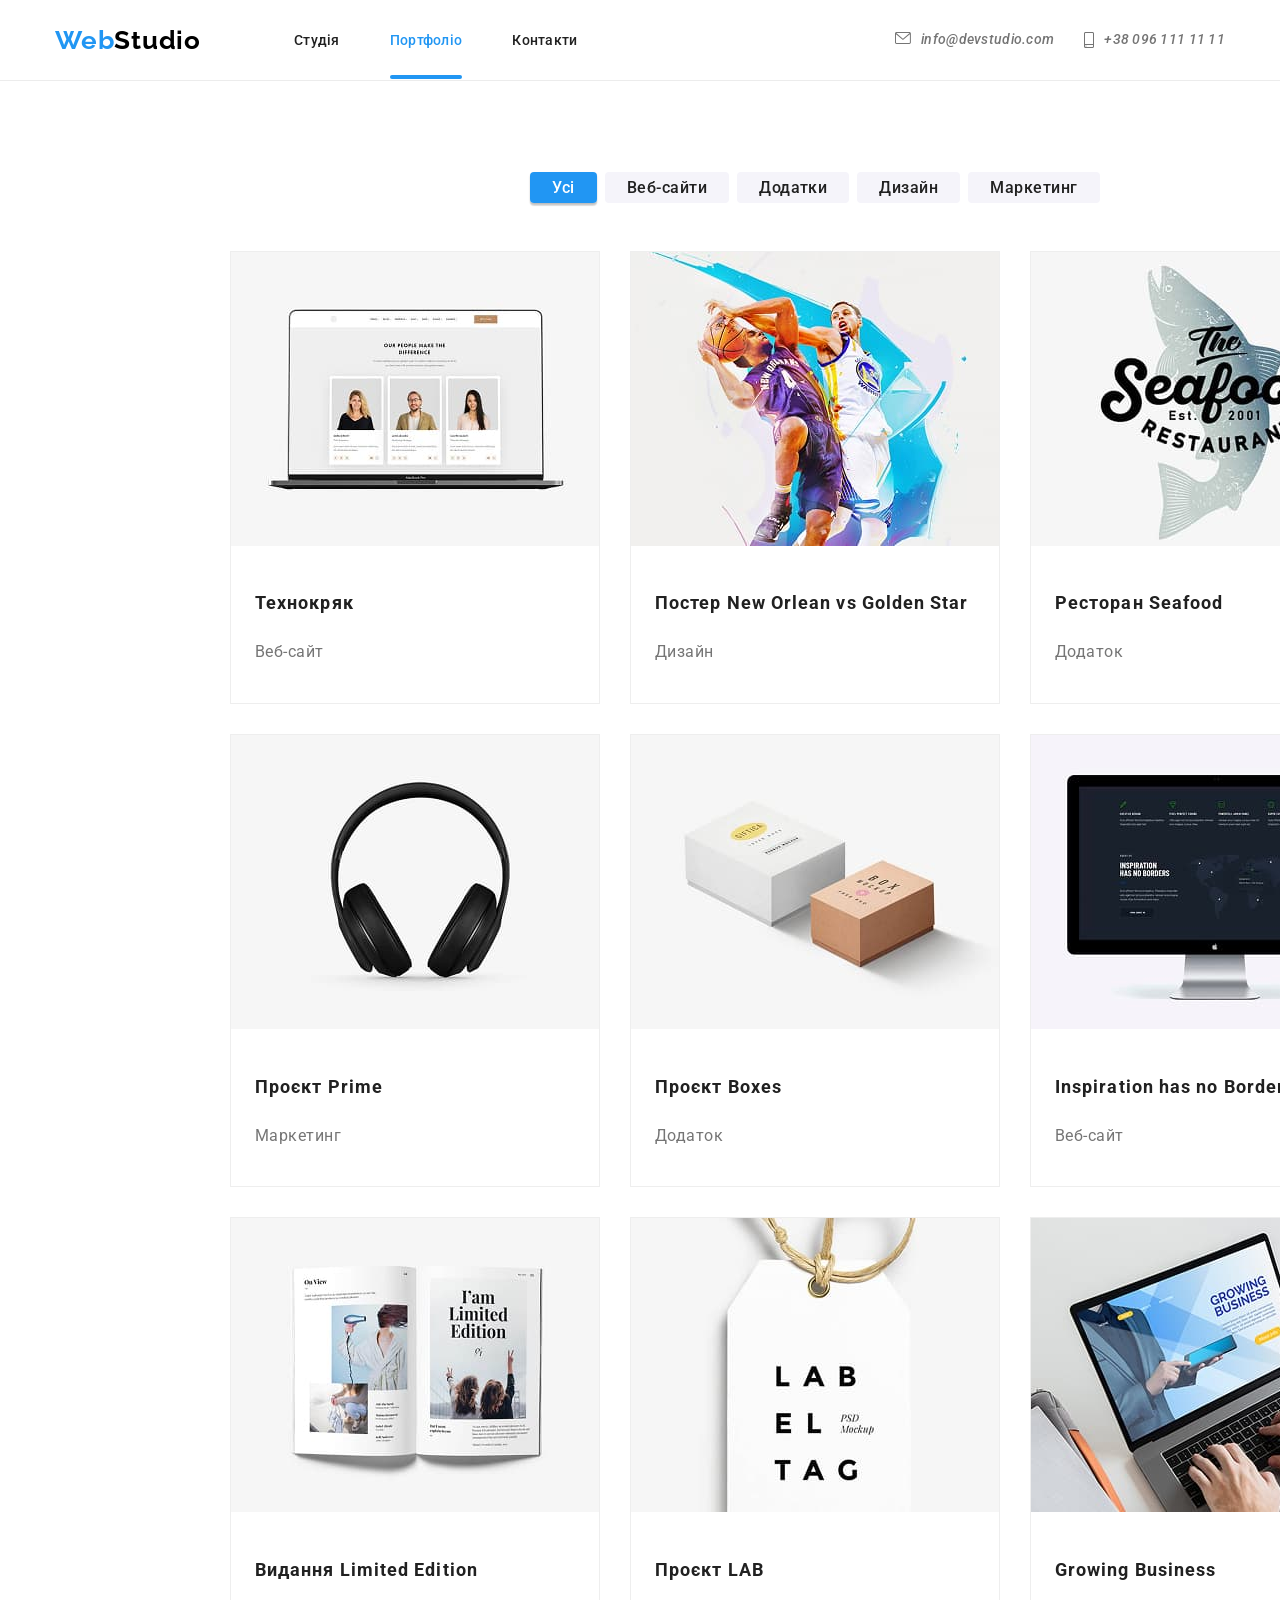
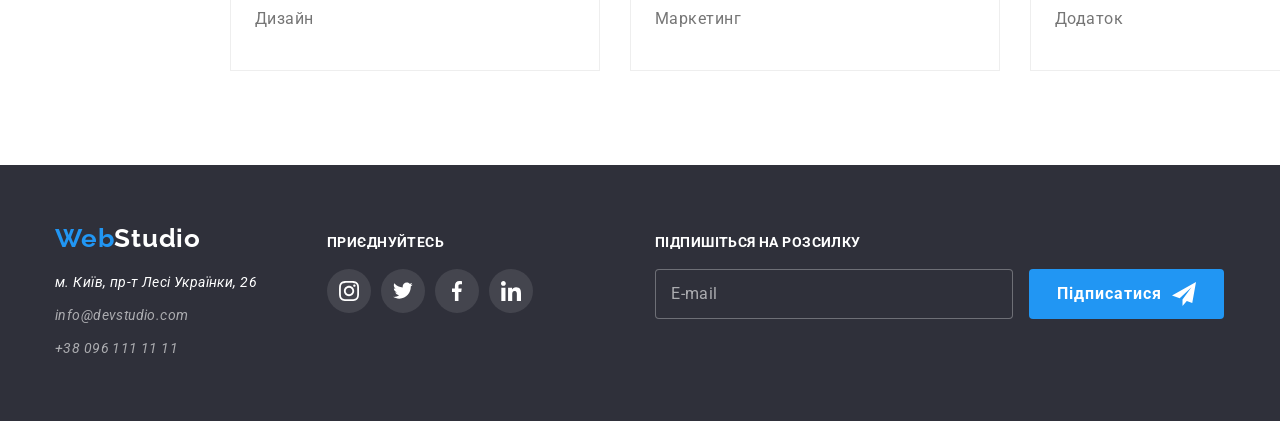
==== portfolio.html @ acfe5a1f "initial commit" ====
<!doctype html>
<html lang="uk">
  <head>
    <meta charset="UTF-8" />
    <meta name="viewport" content="width=device-width, initial-scale=1.0" />
    <title>WebStudio</title>
    <link rel="preconnect" href="https://fonts.googleapis.com" />
    <link rel="preconnect" href="https://fonts.gstatic.com" crossorigin />
    <link
      href="https://fonts.googleapis.com/css2?family=Raleway:ital,wght@0,700;1,700&family=Roboto:ital,wght@0,100..900;1,100..900&display=swap"
      rel="stylesheet"
    />

    <link
      rel="stylesheet"
      href="https://cdnjs.cloudflare.com/ajax/libs/modern-normalize/3.0.1/modern-normalize.min.css"
    />
    <link rel="stylesheet" href="./css/common.css" />
    <link rel="stylesheet" href="./css/portfolio.css" />
  </head>

  <body>
    <header class="header header--b-border">
      <div class="header-flex container">
        <a href="./index.html" class="logo link">
          <span class="logo__accent">Web</span>Studio
        </a>
        <nav class="header-nav">
          <ul class="header-nav__list list">
            <li class="header-nav__item">
              <a
                href="./index.html"
                class="header-nav__link link"
              >
                Студія
              </a>
            </li>
            <li class="header-nav__item">
              <a href="./portfolio.html" class="header-nav__link header-nav__link--current link">
                Портфоліо
              </a>
            </li>
            <li class="header-nav__item">
              <a href="" class="header-nav__link link">Контакти</a>
            </li>
          </ul>
        </nav>
        <address class="header-address">
          <a href="mailto:info@devstudio.com" class="header-address__link link">
            <svg class="header-address__icon header-address__icon--gmail">
              <use href="./images/sprite.svg#icon-gmail"></use>
            </svg>
            info@devstudio.com
          </a>
          <a href="tel:+380961111111" class="header-address__link link">
            <svg class="header-address__icon header-address__icon--phone">
              <use href="./images/sprite.svg#icon-phone"></use>
            </svg>
            +38 096 111 11 11
          </a>
        </address>
      </div>
    </header>
    <main>
      <section class="works">
        <div class="container">
          <h1 class="visually-hidden">Портфоліо</h1>
          <form class="filter">
            <label class="filter__btn">
              <input
                class="filter__input"
                type="radio"
                name="portfolio-filter"
                checked
              />
              <span class="filter__label">Усі</span>
            </label>
            <label class="filter__btn">
              <input
                class="filter__input"
                type="radio"
                name="portfolio-filter"
              />
              <span class="filter__label">Веб-сайти</span>
            </label>
            <label class="filter__btn">
              <input
                class="filter__input"
                type="radio"
                name="portfolio-filter"
              />
              <span class="filter__label">Додатки</span>
            </label>
            <label class="filter__btn">
              <input
                class="filter__input"
                type="radio"
                name="portfolio-filter"
              />
              <span class="filter__label">Дизайн</span>
            </label>
            <label class="filter__btn">
              <input
                class="filter__input"
                type="radio"
                name="portfolio-filter"
              />
              <span class="filter__label">Маркетинг</span>
            </label>
          </form>
          <ul class="works__list list">
            <li class="works__item">
              <a href="" class="works__link link">
                <article class="portfolio-article">
                  <div class="portfolio-article__thumb">
                    <img
                      src="./images/portfolio/web1(1).jpg"
                      alt="Сайт Технокряк"
                    />
                    <p class="portfolio-article__info">
                      Ресурс пропонує комплексні пропозиції з різним рівнем
                      функціоналу та сервісів. Все це дозволить відвідувачу
                      отримати вичерпні відомості про компанію чи приватну
                      особу.
                    </p>
                  </div>
                  <div class="portfolio-article__description">
                    <h2 class="portfolio-article__title">Технокряк</h2>
                    <p class="portfolio-article__status">Веб-сайт</p>
                  </div>
                </article>
              </a>
            </li>
            <li class="works__item">
              <a href="" class="works__link link">
                <article class="portfolio-article">
                  <div class="portfolio-article__thumb">
                    <img src="./images/portfolio/design1(1).jpg" alt="постер" />
                    <p class="portfolio-article__info">
                      Ресурс пропонує комплексні пропозиції з різним рівнем
                      функціоналу та сервісів. Все це дозволить відвідувачу
                      отримати вичерпні відомості про компанію чи приватну
                      особу.
                    </p>
                  </div>
                  <div class="portfolio-article__description">
                    <h2 class="portfolio-article__title">
                      Постер New Orlean vs Golden Star
                    </h2>
                    <p class="portfolio-article__status">Дизайн</p>
                  </div>
                </article>
              </a>
            </li>
            <li class="works__item">
              <a href="" class="works__link link">
                <article class="portfolio-article">
                  <div class="portfolio-article__thumb">
                    <img
                      src="./images/portfolio/seafood(1).jpg"
                      alt="логотип ресторана"
                    />
                    <p class="portfolio-article__info">
                      Ресурс пропонує комплексні пропозиції з різним рівнем
                      функціоналу та сервісів. Все це дозволить відвідувачу
                      отримати вичерпні відомості про компанію чи приватну
                      особу.
                    </p>
                  </div>
                  <div class="portfolio-article__description">
                    <h2 class="portfolio-article__title">Ресторан Seafood</h2>
                    <p class="portfolio-article__status">Додаток</p>
                  </div>
                </article>
              </a>
            </li>
            <li class="works__item">
              <a href="" class="works__link link">
                <article class="portfolio-article">
                  <div class="portfolio-article__thumb">
                    <img
                      src="./images/portfolio/headphones(1).jpg"
                      alt="навушники"
                    />
                    <p class="portfolio-article__info">
                      Ресурс пропонує комплексні пропозиції з різним рівнем
                      функціоналу та сервісів. Все це дозволить відвідувачу
                      отримати вичерпні відомості про компанію чи приватну
                      особу.
                    </p>
                  </div>
                  <div class="portfolio-article__description">
                    <h2 class="portfolio-article__title">Проєкт Prime</h2>
                    <p class="portfolio-article__status">Маркетинг</p>
                  </div>
                </article>
              </a>
            </li>
            <li class="works__item">
              <a href="" class="works__link link">
                <article class="portfolio-article">
                  <div class="portfolio-article__thumb">
                    <img src="./images/portfolio/boxes(1).jpg" alt="коробки" />
                    <p class="portfolio-article__info">
                      Ресурс пропонує комплексні пропозиції з різним рівнем
                      функціоналу та сервісів. Все це дозволить відвідувачу
                      отримати вичерпні відомості про компанію чи приватну
                      особу.
                    </p>
                  </div>
                  <div class="portfolio-article__description">
                    <h2 class="portfolio-article__title">Проєкт Boxes</h2>
                    <p class="portfolio-article__status">Додаток</p>
                  </div>
                </article>
              </a>
            </li>
            <li class="works__item">
              <a href="" class="works__link link">
                <article class="portfolio-article">
                  <div class="portfolio-article__thumb">
                    <img
                      src="./images/portfolio/monitor(1).jpg"
                      alt="монітор"
                    />
                    <p class="portfolio-article__info">
                      Ресурс пропонує комплексні пропозиції з різним рівнем
                      функціоналу та сервісів. Все це дозволить відвідувачу
                      отримати вичерпні відомості про компанію чи приватну
                      особу.
                    </p>
                  </div>
                  <div class="portfolio-article__description">
                    <h2 class="portfolio-article__title">
                      Inspiration has no Borders
                    </h2>
                    <p class="portfolio-article__status">Веб-сайт</p>
                  </div>
                </article>
              </a>
            </li>
            <li class="works__item">
              <a href="" class="works__link link">
                <article class="portfolio-article">
                  <div class="portfolio-article__thumb">
                    <img
                      src="./images/portfolio/magazine(1).jpg"
                      alt="журнал"
                    />
                    <p class="portfolio-article__info">
                      Ресурс пропонує комплексні пропозиції з різним рівнем
                      функціоналу та сервісів. Все це дозволить відвідувачу
                      отримати вичерпні відомості про компанію чи приватну
                      особу.
                    </p>
                  </div>
                  <div class="portfolio-article__description">
                    <h2 class="portfolio-article__title">Видання Limited Edition</h2>
                    <p class="portfolio-article__status">Дизайн</p>
                  </div>
                </article>
              </a>
            </li>
            <li class="works__item">
              <a href="" class="works__link link">
                <article class="portfolio-article">
                  <div class="portfolio-article__thumb">
                    <img src="./images/portfolio/tag(1).jpg" alt="бирка" />
                    <p class="portfolio-article__info">
                      Ресурс пропонує комплексні пропозиції з різним рівнем
                      функціоналу та сервісів. Все це дозволить відвідувачу
                      отримати вичерпні відомості про компанію чи приватну
                      особу.
                    </p>
                  </div>
                  <div class="portfolio-article__description">
                    <h2 class="portfolio-article__title">Проєкт LAB</h2>
                    <p class="portfolio-article__status">Маркетинг</p>
                  </div>
                </article>
              </a>
            </li>
            <li class="works__item">
              <a href="" class="works__link link">
                <article class="portfolio-article">
                  <div class="portfolio-article__thumb">
                    <img src="./images/portfolio/laptop(1).jpg" alt="ноутбук" />
                    <p class="portfolio-article__info">
                      Ресурс пропонує комплексні пропозиції з різним рівнем
                      функціоналу та сервісів. Все це дозволить відвідувачу
                      отримати вичерпні відомості про компанію чи приватну
                      особу.
                    </p>
                  </div>
                  <div class="portfolio-article__description">
                    <h2 class="portfolio-article__title">Growing Business</h2>
                    <p class="portfolio-article__status">Додаток</p>
                  </div>
                </article>
              </a>
            </li>
          </ul>
        </div>
      </section>
    </main>
    <footer class="footer">
      <div class="footer-flex container">
        <div class="footer-flex-left">
          <a href="./index.html" class="logo logo--footer link">
            <span class="logo__accent">Web</span>Studio
          </a>
          <address class="footer-address">
            <p class="footer-address__text">м. Київ, пр-т Лесі Українки, 26</p>
            <a href="mailto:info@devstudio.com" class="footer-address__link link">info@devstudio.com</a>
            <a href="tel:+380961111111" class="footer-address__link link">+38 096 111 11 11</a>
          </address>
        </div>
        <div>
          <p class="footer__text">приєднуйтесь</p>
          <nav class="footer-nav">
            <ul class="footer-nav__list list">
              <li class="footer-nav__item">
                <a href="" class="footer-nav__link">
                  <svg class="footer-nav__icon">
                    <use href="./images/sprite.svg#icon-instagram"></use>
                  </svg>
                </a>
              </li>
              <li class="footer-nav__item">
                <a href="" class="footer-nav__link">
                  <svg class="footer-nav__icon">
                    <use href="./images/sprite.svg#icon-twiter"></use>
                  </svg>
                </a>
              </li>
              <li class="footer-nav__item">
                <a href="" class="footer-nav__link">
                  <svg class="footer-nav__icon">
                    <use href="./images/sprite.svg#icon-facebook"></use>
                  </svg>
                </a>
              </li>
              <li class="footer-nav__item">
                <a href="" class="footer-nav__link">
                  <svg class="footer-nav__icon">
                    <use href="./images/sprite.svg#icon-linkedin"></use>
                  </svg>
                </a>
              </li>
            </ul>
          </nav>
        </div>
        <form class="footer-form">
          <h2 class="footer-form__title">Підпишіться на розсилку</h2>
          <div class="footer-form__field">
            <input
              class="footer-form__input"
              type="email"
              name="mail"
              placeholder=" "
              id="footer-email"
              autocomplete="off"
            />
            <label class="footer-form__label" for="footer-email">E-mail</label>
          </div>
          <button type="submit" class="footer-form__btn">
            Підписатися
            <svg class="footer-form__icon">
              <use href="./images/sprite.svg#icon-send"></use>
            </svg>
          </button>
        </form>
      </div>
    </footer>
  </body>
</html>
---- css/common.css ----
:root {
  --primary-text-color: #212121;
  --second-text-color: #757575;
  --white-text-color: #ffffff;
  --black-text-color: #000000;
  --accent-text-color: #2196f3;
  --transparent-text-color: rgba(255, 255, 255, 0.6);
  --background-color1: #f5f4fa;
  --background-color2: #2f303a;
  --background-article-color: #eeeeee;

  --transition-timing-func: cubic-bezier(0.4, 0, 0.2, 1);
}

body {
  color: var(--primary-text-color);
  background-color: var(--white-text-color);

  font-family: "Roboto", sans-serif;
}

.container {
  margin-top: 0;
  margin-bottom: 0;
  margin-right: auto;
  margin-left: auto;
  width: 1200px;
  padding-left: 15px;
  padding-right: 15px;
}

.section {
  padding-top: 94px;
  padding-bottom: 94px;
}

.section-top {
  padding-top: 94px;
}

.link {
  text-decoration: none;
}

.list {
  padding: 0;
  margin: 0;
  list-style: none;
}

/*-----Logo------*/
.logo {
  display: inline-block;
  color: var(--black-text-color);

  font-family: "Raleway", sans-serif;
  font-weight: 700;
  font-size: 26px;
  line-height: 1;
  letter-spacing: 0.03em;
}

.logo__accent {
  color: var(--accent-text-color);
}

.logo--footer{
  margin-bottom: 20px;
  color: var(--white-text-color);
}

.visually-hidden {
  position: absolute;
  width: 1px;
  height: 1px;
  margin: -1px;
  border: 0;
  padding: 0;

  white-space: nowrap;
  clip-path: inset(100%);
  clip: rect(0 0 0 0);
  overflow: hidden;
}



/*-------------------Header-----------------*/
.header-flex {
  display: flex;
  align-items: center;
}

.header--b-border{
  border-bottom: 1px solid #ECECEC;
}

        /* header-nav */
.header-nav__list {
  display: flex;
  margin-left: 93px;
  gap: 50px;
}


.header-nav__link {
  display: block;
  padding-top: 32px;
  padding-bottom: 32px;

  color: var(--primary-text-color);

  font-weight: 500;
  font-size: 14px;
  line-height: 1;
  letter-spacing: 0.02em;

  transition: color 250ms var(--transition-timing-func);
}

.header-nav__link:hover,
.header-nav__link:focus {
  color: var(--accent-text-color);
}

.header-nav__link--current {
  position: relative;
  color: var(--accent-text-color);
}

.header-nav__link--current::after {
  content: "";
  position: absolute;

  bottom: 0;
  left: 0;
  height: 4px;
  width: 100%;
  border-radius: 2px;

  background-color: var(--accent-text-color);
}

       /* header-address */
.header-address {
  display: flex;
  margin-left: auto;
  gap: 30px;
}

.header-address__link {
  display: flex;
  text-align: center;
  padding-top: 32px;
  padding-bottom: 32px;

  color: var(--second-text-color);

  font-weight: 500;
  font-size: 14px;
  line-height: 1;
  letter-spacing: 0.02em;

  transition: color 250ms var(--transition-timing-func);
}


.header-address__link:hover,
.header-address__link:focus {
  color: var(--accent-text-color);
}

.header-address__icon {
  margin-right: 10px;
  fill: currentColor;
}

.header-address__icon--gmail {
  height: 12px;
  width: 16px;
}

.header-address__icon--phone {
  height: 16px;
  width: 10px;
}

/*----------------------Footer---------------------------------*/
.footer {
  padding-top: 60px;
  padding-bottom: 60px;
  background-color: var(--background-color2);
}

.footer-flex {
  display: flex;
  align-items: baseline;
}

.footer-flex-left {
  margin-right: 70px;
}

.footer-logo {
  display: inline-block;
  margin-bottom: 20px;

  color: var(--white-text-color);

  font-family: "Raleway", sans-serif;
  font-weight: 700;
  font-size: 26px;
  line-height: 1;
  letter-spacing: 0.03em;
}
         
      /* footer-address */
.footer-address__text {
  margin-top: 0;
  margin-bottom: 9px;

  color: var(--white-text-color);

  font-weight: 400;
  font-size: 14px;
  line-height: 1.71;
  letter-spacing: 0.03em;
}

.footer-address__link {
  display: block;

  color: var(--transparent-text-color);

  font-weight: 400;
  font-size: 14px;
  line-height: 1.71;
  letter-spacing: 0.03em;
}

.footer-address__link:not(:last-child) {
  margin-bottom: 9px;
}
      /*-----------*/

.footer__text {
  margin-top: 0;
  margin-bottom: 20px;

  color: var(--white-text-color);

  font-weight: 700;
  font-size: 14px;
  line-height: 1;
  letter-spacing: 0.03em;

  text-transform: uppercase;
}

      /* footer-nav */
.footer-nav__list {
  display: flex;
  margin-top: 0;
  margin-bottom: 0;
  gap: 10px;
}


.footer-nav__link {
  display: flex;
  justify-content: center;
  align-items: center;
  height: 44px;
  width: 44px;

  color: var(--white-text-color);
  background-color: rgba(255, 255, 255, 0.1);
  border-radius: 50%;

  transition: background-color 250ms var(--transition-timing-func);
}

.footer-nav__link:hover,
.footer-nav__link:focus {
  background-color: var(--accent-text-color);
}

.footer-nav__icon {
  width: 20px;
  height: 20px;
  fill: currentColor;
}

    /* footer-form */
.footer-form {
  margin-left: 122px;
}

.footer-form__title {
  margin-top: 0;
  margin-bottom: 20px;

  color: var(--white-text-color);
  font-weight: 700;
  font-size: 14px;
  line-height: 100%;
  letter-spacing: 0.03em;
  text-transform: uppercase;
}

.footer-form__field {
  position: relative;
  display: inline-block;
}

.footer-form__input {
  margin-right: 12px;

  width: 358px;
  height: 50px;
  padding: 15px 16px;
  border: 1px solid rgba(255, 255, 255, 0.3);
  border-radius: 4px;

  background-color: var(--background-color2);
  color: var(--white-text-color);
}

.footer-form__label {
  position: absolute;
  top: 50%;
  left: 16px;

  transform: translateY(-50%) scale(1);

  color: rgba(255, 255, 255, 0.6);
  font-weight: 400;
  font-size: 16px;
  line-height: 1.25;
  letter-spacing: 0.03em;
  transition:
    transform 250ms var(--transition-timing-func),
    color 250ms var(--transition-timing-func);
}

.footer-form__input:focus + .footer-form__label,
.footer-form__input:not(:placeholder-shown) + .footer-form__label {
  transform: translateY(-35px) scale(0.9);
  background-color: #2f303a;
  color: var(--white-text-color);
  padding: 0 4px;
}


.footer-form__btn {
  display: inline-flex;
  align-items: center;
  padding: 10px 28px;

  height: 50px;
  border: 0;
  border-radius: 4px;

  color: var(--white-text-color);
  background-color: var(--accent-text-color);
  font-weight: 700;
  font-size: 16px;
  line-height: 1.87;
  letter-spacing: 0.06em;
}

.footer-form__icon {
  margin-left: 10px;

  width: 24px;
  height: 24px;
}
/**/
---- css/portfolio.css ----
.portfolio-header {
  border-bottom: 1px solid #ececec;
}

.works {
  padding: 94px 215px;
}

/* -------- form filter -------------- */
.filter {
  display: flex;
  margin-bottom: 50px;
  margin-left: auto;
  margin-right: auto;
  justify-content: center;
  gap: 8px;
}

.filter__input {
  position: absolute;
  width: 1px;
  height: 1px;
  margin: -1px;
  border: 0;
  padding: 0;

  white-space: nowrap;
  clip-path: inset(100%);
  clip: rect(0 0 0 0);
  overflow: hidden;
}

.filter__label {
  padding: 6px 22px;

  background-color: var(--background-color1);

  font-weight: 500;
  font-size: 16px;
  line-height: 1.625;
  letter-spacing: 0.03em;
  text-align: center;
  border-radius: 4px;

  transition:
  color 250ms var(--transition-timing-func),
  background-color 250ms var(--transition-timing-func),
  box-shadow 250ms var(--transition-timing-func);
}

.filter__input:checked + .filter__label{
  color: var(--white-text-color);
  background-color: var(--accent-text-color);
  box-shadow:
    0px 2px 2px 0px rgba(0, 0, 0, 0.12),
    0px 1px 2px 0px rgba(0, 0, 0, 0.08),
    0px 3px 1px 0px rgba(0, 0, 0, 0.1);
}

/**/
.works__list {
  display: flex;
  flex-wrap: wrap;
  gap: 30px;
}

.works__item {
  width: 370px;
}

      /* Works: portfolio-article  */
.portfolio-article {
  border: 1px solid var(--background-article-color);
  transition: box-shadow 250ms var(--transition-timing-func);
}
.portfolio-article:hover,
.portfolio-article:focus {
  box-shadow:
    1px 4px 6px 0px rgba(0, 0, 0, 0.16),
    0px 4px 4px 0px rgba(0, 0, 0, 0.06),
    0px 1px 1px 0px rgba(0, 0, 0, 0.12);
}

.portfolio-article__thumb {
  position: relative;
  overflow: hidden;
}

.portfolio-article__info {
  position: absolute;
  top: 0;

  width: 100%;
  height: 100%;

  margin-top: 0;
  margin-bottom: 0;
  padding: 63px 24px;

  color: var(--white-text-color);
  background-color: rgba(33, 150, 243, 0.9);
  font-weight: 400;
  font-size: 18px;
  line-height: 1.55;
  letter-spacing: 0.03em;

  opacity: 0;
  transform: translateY(100%);

  transition:
    opacity 250ms var(--transition-timing-func),
    transform 250ms var(--transition-timing-func);
}

.portfolio-article:hover .portfolio-article__info {
  opacity: 1;
  transform: translateY(0);
}

.portfolio-article__description {
  padding: 20px 24px;
}

.portfolio-article__title {
  color: var(--primary-text-color);

  font-weight: 700;
  font-size: 18px;
  line-height: 2;
  letter-spacing: 0.06em;
}

.portfolio-article__status {
  color: var(--second-text-color);

  font-weight: 400;
  font-size: 16px;
  line-height: 1.87;
  letter-spacing: 0.03em;
}
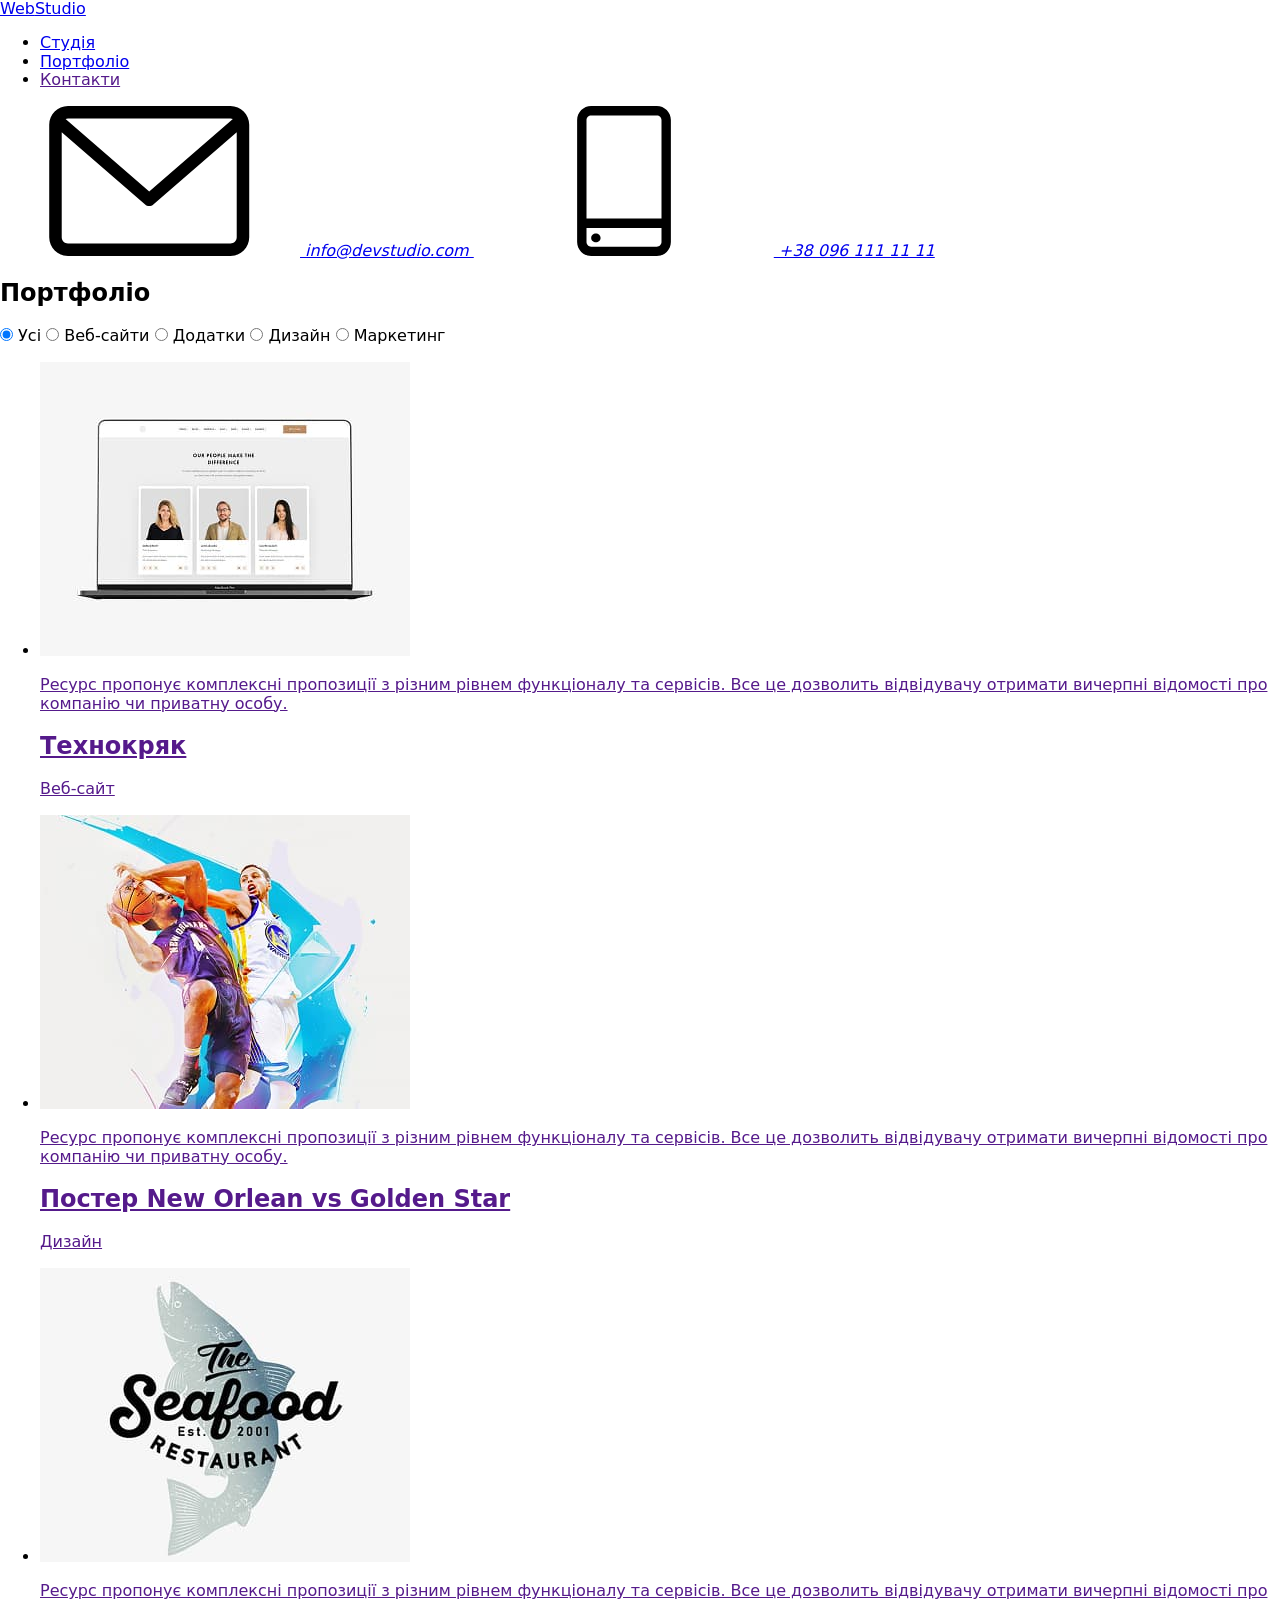
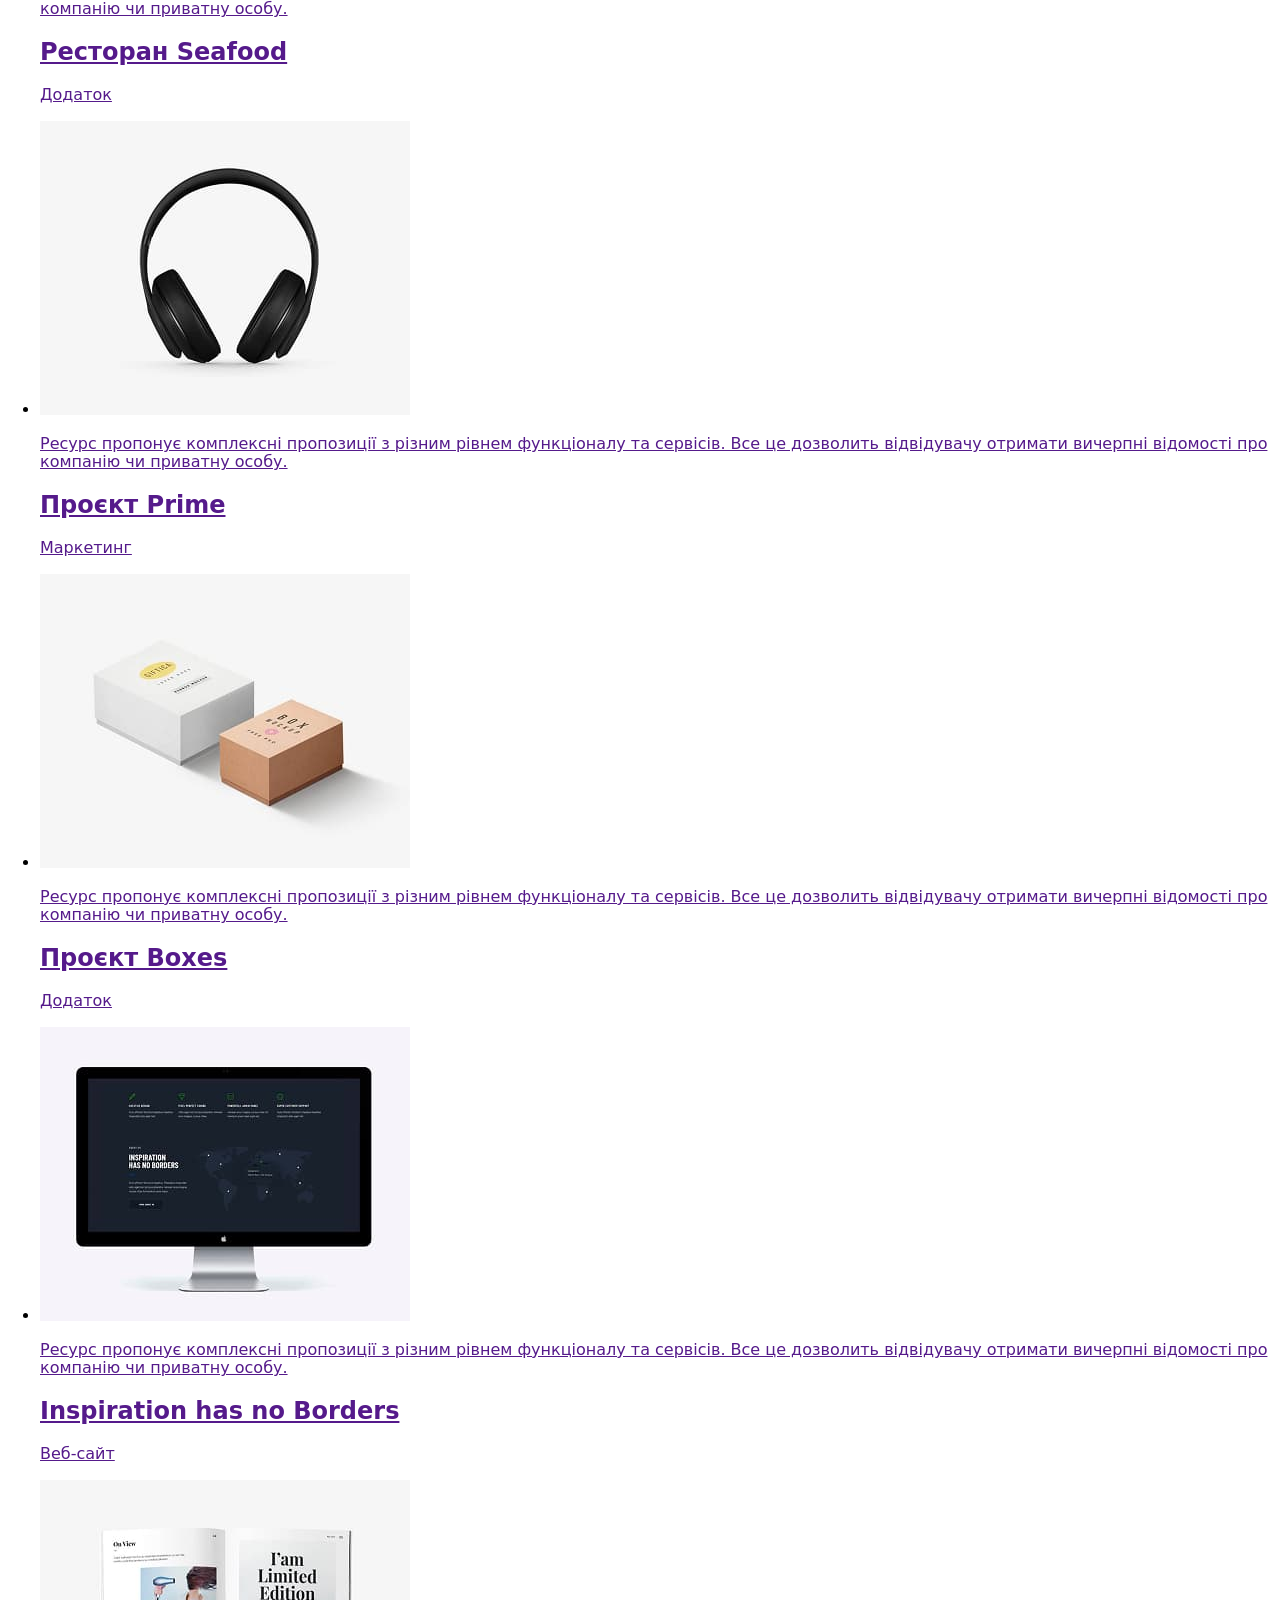
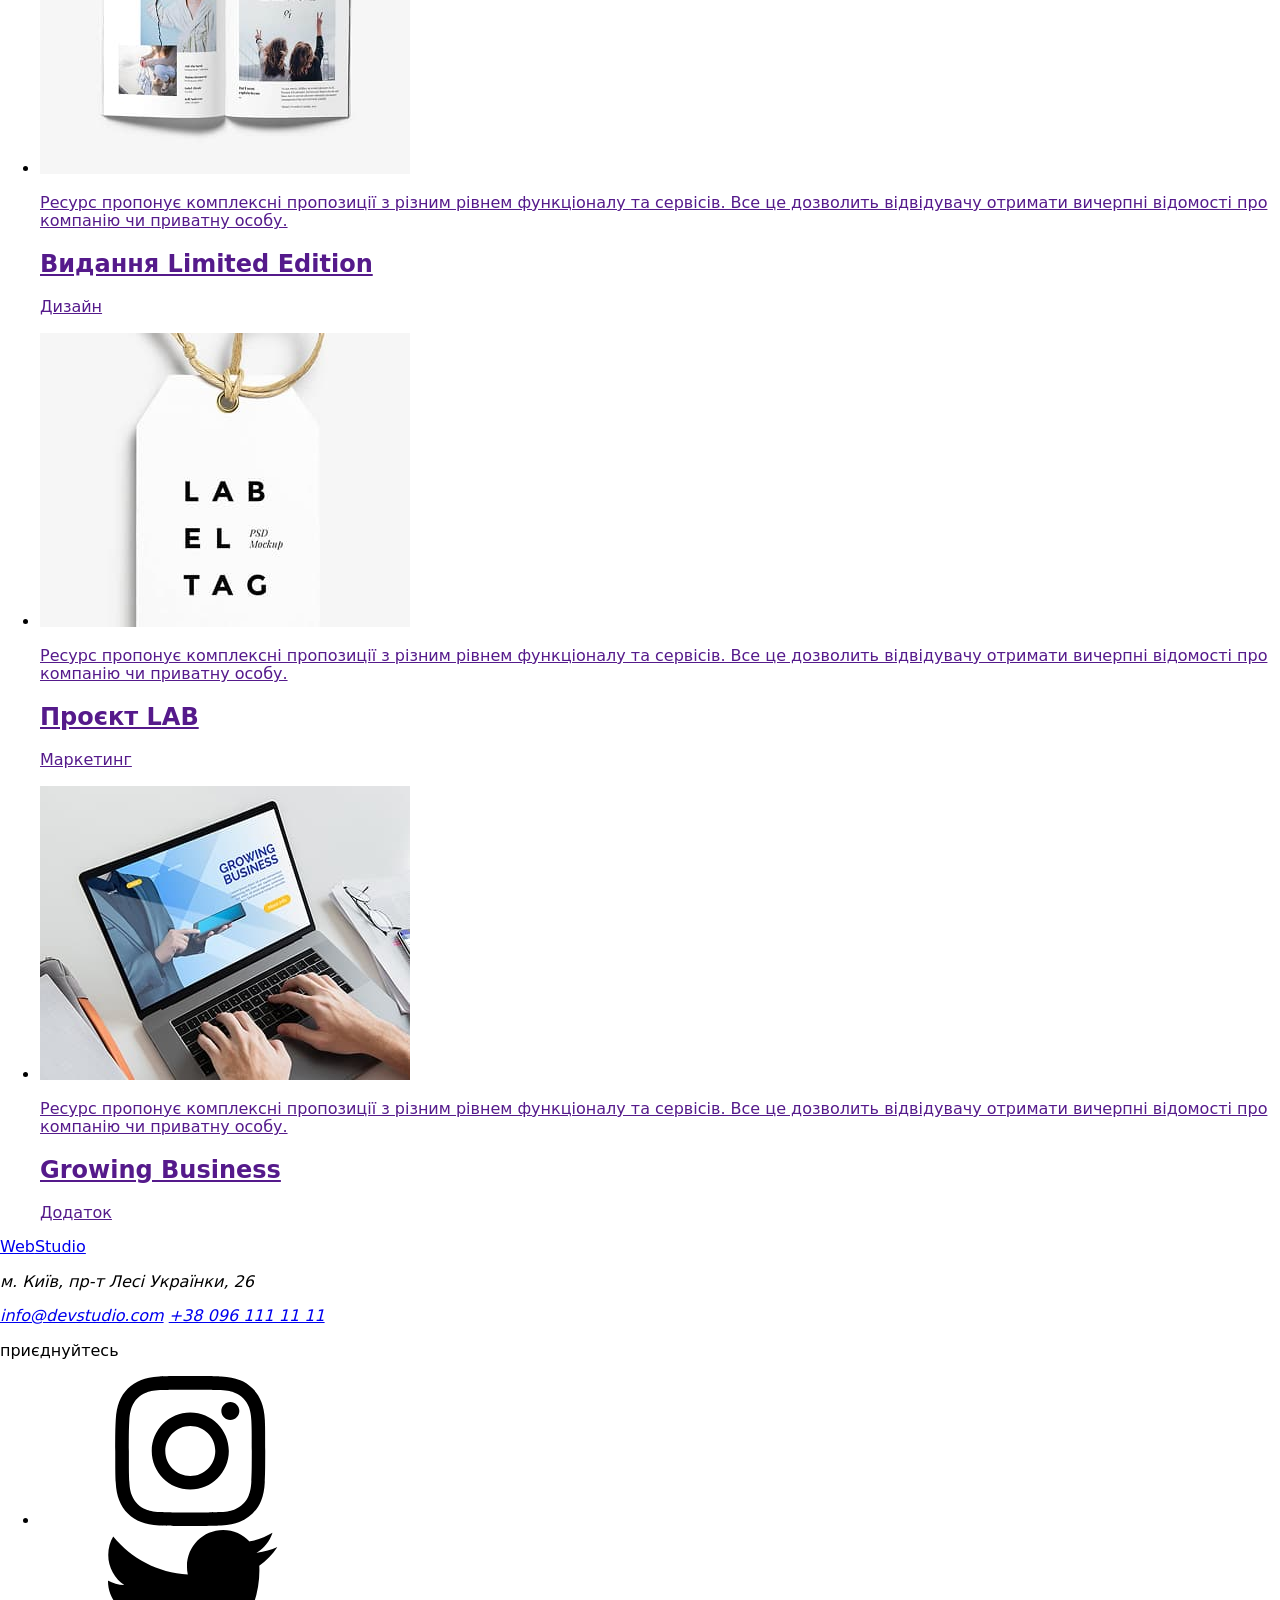
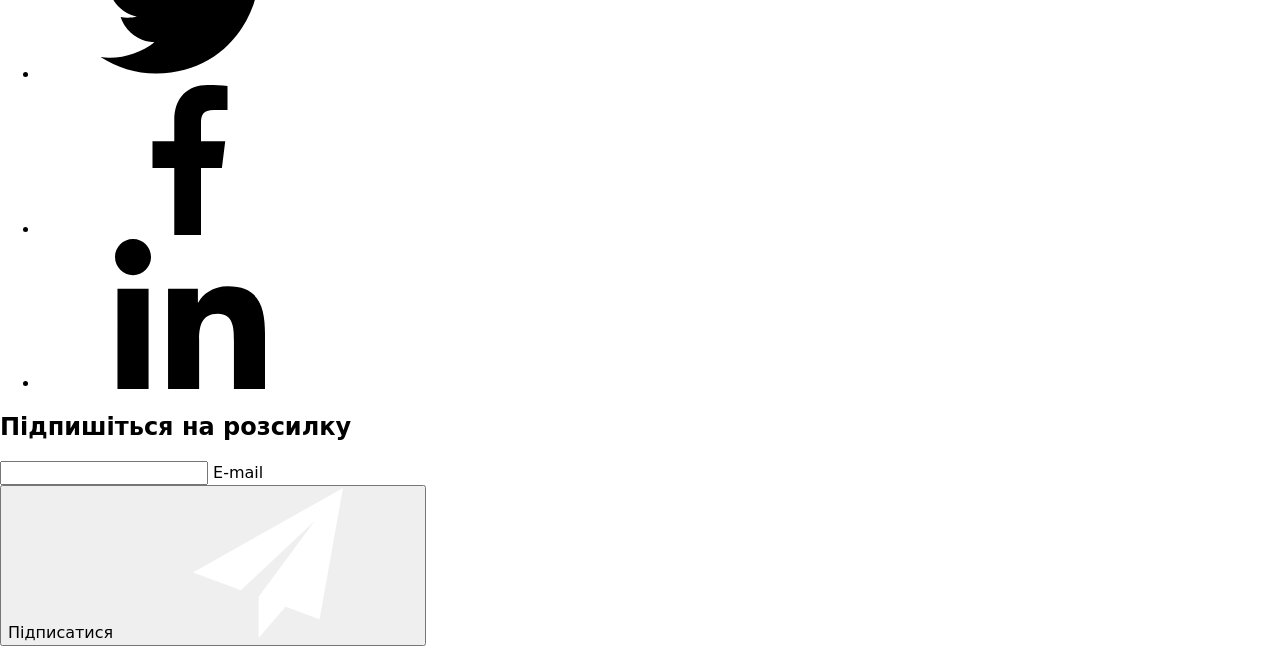
==== commit 34530e8e: "finished all portfolio.html, sass" ====
--- a/portfolio.html
+++ b/portfolio.html
@@ -15,8 +15,7 @@
       rel="stylesheet"
       href="https://cdnjs.cloudflare.com/ajax/libs/modern-normalize/3.0.1/modern-normalize.min.css"
     />
-    <link rel="stylesheet" href="./css/common.css" />
-    <link rel="stylesheet" href="./css/portfolio.css" />
+    <link rel="stylesheet" href="./dist/css/portfolio.min.css" />
   </head>
 
   <body>
@@ -28,15 +27,13 @@
         <nav class="header-nav">
           <ul class="header-nav__list list">
             <li class="header-nav__item">
+              <a href="./index.html" class="header-nav__link link"> Студія </a>
+            </li>
+            <li class="header-nav__item">
               <a
-                href="./index.html"
-                class="header-nav__link link"
+                href="./portfolio.html"
+                class="header-nav__link header-nav__link--current link"
               >
-                Студія
-              </a>
-            </li>
-            <li class="header-nav__item">
-              <a href="./portfolio.html" class="header-nav__link header-nav__link--current link">
                 Портфоліо
               </a>
             </li>
@@ -255,7 +252,9 @@
                     </p>
                   </div>
                   <div class="portfolio-article__description">
-                    <h2 class="portfolio-article__title">Видання Limited Edition</h2>
+                    <h2 class="portfolio-article__title">
+                      Видання Limited Edition
+                    </h2>
                     <p class="portfolio-article__status">Дизайн</p>
                   </div>
                 </article>
@@ -311,8 +310,14 @@
           </a>
           <address class="footer-address">
             <p class="footer-address__text">м. Київ, пр-т Лесі Українки, 26</p>
-            <a href="mailto:info@devstudio.com" class="footer-address__link link">info@devstudio.com</a>
-            <a href="tel:+380961111111" class="footer-address__link link">+38 096 111 11 11</a>
+            <a
+              href="mailto:info@devstudio.com"
+              class="footer-address__link link"
+              >info@devstudio.com</a
+            >
+            <a href="tel:+380961111111" class="footer-address__link link"
+              >+38 096 111 11 11</a
+            >
           </address>
         </div>
         <div>
